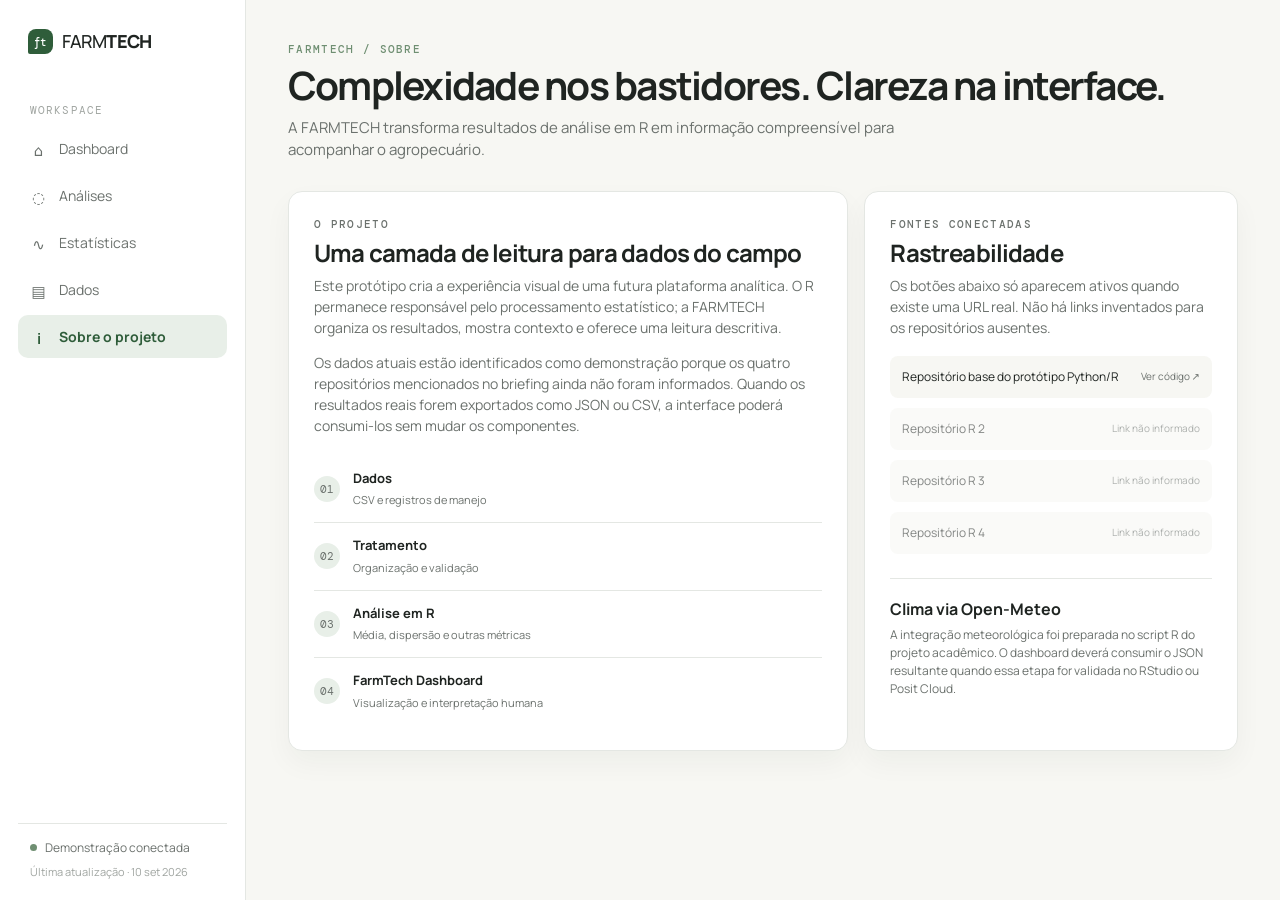
==== prototype/about.html @ f346f2d2 "feat: add navegable FarmTech analytics prototype" ====
<!doctype html>
<html lang="pt-BR"><head><meta charset="utf-8"><meta name="viewport" content="width=device-width, initial-scale=1"><meta name="description" content="Sobre o projeto FarmTech"><title>FarmTech · Sobre o projeto</title><link rel="stylesheet" href="css/styles.css"></head>
<body data-page="about"><aside class="sidebar"><a class="brand" href="index.html"><span class="brand-mark">ft</span><span>FARM<strong>TECH</strong></span></a><div class="nav-label">Workspace</div><nav id="side-nav" class="nav-list" aria-label="Navegação principal"></nav><div class="sidebar-bottom"><div class="data-status"></div><div class="last-update"></div></div></aside><header class="topbar"><button class="mobile-menu" aria-label="Abrir menu">☰</button><a class="brand mobile-brand" href="index.html"><span class="brand-mark">ft</span><span>FARM<strong>TECH</strong></span></a><span style="width:38px"></span></header>
<main class="main"><section class="page"><div class="page-header"><div><p class="eyebrow">Farmtech / Sobre</p><h1>Complexidade nos bastidores. Clareza na interface.</h1><p class="lede">A FARMTECH transforma resultados de análise em R em informação compreensível para acompanhar o agropecuário.</p></div></div><div class="about-grid"><article class="card about-card"><p class="eyebrow">O projeto</p><h2>Uma camada de leitura para dados do campo</h2><p>Este protótipo cria a experiência visual de uma futura plataforma analítica. O R permanece responsável pelo processamento estatístico; a FARMTECH organiza os resultados, mostra contexto e oferece uma leitura descritiva.</p><p>Os dados atuais estão identificados como demonstração porque os quatro repositórios mencionados no briefing ainda não foram informados. Quando os resultados reais forem exportados como JSON ou CSV, a interface poderá consumi-los sem mudar os componentes.</p><div class="pipeline"><div class="pipeline-step"><span class="pipeline-number">01</span><div><strong>Dados</strong><span>CSV e registros de manejo</span></div></div><div class="pipeline-step"><span class="pipeline-number">02</span><div><strong>Tratamento</strong><span>Organização e validação</span></div></div><div class="pipeline-step"><span class="pipeline-number">03</span><div><strong>Análise em R</strong><span>Média, dispersão e outras métricas</span></div></div><div class="pipeline-step"><span class="pipeline-number">04</span><div><strong>FarmTech Dashboard</strong><span>Visualização e interpretação humana</span></div></div></div></article><article class="card about-card"><p class="eyebrow">Fontes conectadas</p><h2>Rastreabilidade</h2><p>Os botões abaixo só aparecem ativos quando existe uma URL real. Não há links inventados para os repositórios ausentes.</p><div id="source-list" class="source-list"></div><div style="margin-top:24px;padding-top:18px;border-top:1px solid var(--line)"><h3>Clima via Open-Meteo</h3><p style="font-size:12px">A integração meteorológica foi preparada no script R do projeto acadêmico. O dashboard deverá consumir o JSON resultante quando essa etapa for validada no RStudio ou Posit Cloud.</p></div></article></div></section></main><div id="toast" class="toast" role="status"></div><script src="data/data.js"></script><script src="js/app.js"></script></body></html>
---- prototype/css/styles.css ----
@import url('https://fonts.googleapis.com/css2?family=DM+Mono:wght@400;500&family=Manrope:wght@400;500;600;700;800&display=swap');

:root {
  --ink: #1f2421;
  --muted: #6b716d;
  --green: #2f5d3a;
  --green-2: #6f8f72;
  --green-3: #e8efe8;
  --cream: #f7f7f3;
  --white: #fff;
  --line: #e4e7e3;
  --ochre: #c9a227;
  --red: #b65c5c;
  --shadow: 0 12px 28px rgba(31, 36, 33, .045);
  --radius: 14px;
}

* { box-sizing: border-box; }
.sr-only { position: absolute; width: 1px; height: 1px; padding: 0; margin: -1px; overflow: hidden; clip: rect(0, 0, 0, 0); white-space: nowrap; border: 0; }
html { scroll-behavior: smooth; }
body { margin: 0; background: var(--cream); color: var(--ink); font: 14px/1.5 'Manrope', system-ui, sans-serif; }
button, input, select { font: inherit; }
button, a { -webkit-tap-highlight-color: transparent; }
a { color: inherit; text-decoration: none; }
button { cursor: pointer; }
:focus-visible { outline: 3px solid rgba(201, 162, 39, .8); outline-offset: 3px; }

.app-shell { display: flex; min-height: 100vh; }
.sidebar { position: fixed; inset: 0 auto 0 0; z-index: 20; width: 246px; display: flex; flex-direction: column; padding: 28px 18px 20px; background: var(--white); border-right: 1px solid var(--line); }
.brand { display: inline-flex; align-items: center; gap: 9px; margin: 0 10px 48px; letter-spacing: -.05em; font-size: 18px; }
.brand-mark { width: 25px; height: 25px; display: grid; place-items: center; color: var(--white); background: var(--green); border-radius: 8px 8px 8px 2px; font: 500 11px 'DM Mono', monospace; }
.brand strong { font-weight: 800; }
.brand span { font-weight: 500; }
.nav-label { padding: 0 12px 10px; color: #a0a5a1; font: 11px 'DM Mono', monospace; letter-spacing: .1em; text-transform: uppercase; }
.nav-list { display: grid; gap: 4px; }
.nav-link { display: flex; align-items: center; gap: 12px; padding: 11px 12px; color: var(--muted); border-radius: 10px; transition: .2s ease; }
.nav-link:hover { color: var(--green); background: #f2f5f1; }
.nav-link.active { color: var(--green); background: var(--green-3); font-weight: 700; }
.nav-icon { width: 17px; height: 17px; display: inline-grid; place-items: center; font-size: 15px; }
.sidebar-bottom { margin-top: auto; padding: 15px 12px 0; border-top: 1px solid var(--line); }
.data-status { display: flex; align-items: center; gap: 8px; color: var(--muted); font-size: 12px; }
.status-dot { width: 7px; height: 7px; background: var(--green-2); border-radius: 50%; }
.last-update { margin-top: 7px; color: #a0a5a1; font-size: 11px; }

.main { width: calc(100% - 246px); min-height: 100vh; margin-left: 246px; }
.topbar { display: none; }
.page { width: min(1180px, 100%); margin: 0 auto; padding: 42px 42px 70px; }
.eyebrow { margin: 0 0 8px; color: var(--green-2); font: 500 11px 'DM Mono', monospace; letter-spacing: .12em; text-transform: uppercase; }
h1, h2, h3, p { margin-top: 0; }
h1 { margin-bottom: 10px; letter-spacing: -.045em; font-size: clamp(28px, 4vw, 39px); line-height: 1.1; }
h2 { margin-bottom: 7px; letter-spacing: -.035em; font-size: 24px; line-height: 1.2; }
h3 { margin-bottom: 5px; font-size: 16px; }
.lede { max-width: 680px; margin-bottom: 0; color: var(--muted); font-size: 15px; }
.page-header { display: flex; align-items: flex-end; justify-content: space-between; gap: 24px; margin-bottom: 29px; }
.header-actions { display: flex; align-items: center; gap: 10px; }
.button { display: inline-flex; align-items: center; justify-content: center; gap: 8px; min-height: 40px; padding: 0 14px; color: var(--ink); background: var(--white); border: 1px solid var(--line); border-radius: 9px; transition: .2s ease; }
.button:hover { border-color: var(--green-2); transform: translateY(-1px); }
.button-primary { color: var(--white); background: var(--green); border-color: var(--green); }
.button-primary:hover { background: #264d30; }
.button-small { min-height: 34px; padding: 0 11px; font-size: 12px; }

.filter-bar { display: flex; flex-wrap: wrap; align-items: end; gap: 13px; margin-bottom: 25px; padding: 16px; background: var(--white); border: 1px solid var(--line); border-radius: var(--radius); }
.filter-group { display: grid; gap: 5px; min-width: 155px; }
.filter-group label { color: var(--muted); font-size: 11px; font-weight: 700; }
select, input { width: 100%; height: 38px; padding: 0 11px; color: var(--ink); background: var(--white); border: 1px solid var(--line); border-radius: 8px; }
select:disabled { color: #a0a5a1; background: #f8f9f7; cursor: not-allowed; }
.filter-note { align-self: center; margin-left: auto; color: #a0a5a1; font-size: 11px; }

.grid { display: grid; gap: 16px; }
.kpi-grid { grid-template-columns: repeat(4, 1fr); margin-bottom: 16px; }
.card { background: var(--white); border: 1px solid var(--line); border-radius: var(--radius); box-shadow: var(--shadow); }
.kpi { position: relative; overflow: hidden; padding: 19px; transition: .2s ease; }
.kpi:hover, .insight-card:hover, .analysis-card:hover { transform: translateY(-2px); box-shadow: 0 16px 32px rgba(31, 36, 33, .08); }
.kpi-label { color: var(--muted); font-size: 12px; }
.kpi-value { margin: 14px 0 8px; letter-spacing: -.06em; font-size: 29px; font-weight: 800; line-height: 1; }
.kpi-meta { display: flex; align-items: center; gap: 6px; color: var(--green-2); font-size: 11px; }
.kpi-meta.neutral { color: var(--muted); }
.kpi-accent { position: absolute; top: 0; left: 0; width: 100%; height: 3px; background: var(--green); }

.two-col { grid-template-columns: 1.45fr 1fr; }
.three-col { grid-template-columns: repeat(3, 1fr); }
.chart-card { min-width: 0; padding: 22px; }
.card-heading { display: flex; align-items: flex-start; justify-content: space-between; gap: 15px; margin-bottom: 20px; }
.card-heading p { margin-bottom: 0; color: var(--muted); font-size: 12px; }
.tag { display: inline-flex; align-items: center; gap: 6px; padding: 5px 8px; color: var(--green); background: var(--green-3); border-radius: 6px; font: 10px 'DM Mono', monospace; white-space: nowrap; }
.chart-wrap { min-height: 245px; }
.chart-wrap svg { display: block; width: 100%; height: 245px; overflow: visible; }
.chart-empty { display: grid; place-items: center; min-height: 245px; padding: 25px; color: var(--muted); text-align: center; }
.chart-empty strong { display: block; margin-bottom: 5px; color: var(--ink); }
.legend { display: flex; gap: 16px; margin-top: 9px; color: var(--muted); font-size: 11px; }
.legend span { display: inline-flex; align-items: center; gap: 6px; }
.legend i { width: 8px; height: 8px; display: inline-block; border-radius: 50%; background: var(--green); }
.legend .ochre i { background: var(--ochre); }

.insights { margin-top: 16px; }
.insights-grid { grid-template-columns: repeat(3, 1fr); }
.insight-card { min-height: 149px; padding: 20px; transition: .2s ease; }
.insight-index { margin-bottom: 27px; color: var(--green-2); font: 11px 'DM Mono', monospace; }
.insight-card p { margin-bottom: 0; color: var(--muted); font-size: 13px; }
.method-card { margin-top: 16px; padding: 20px 22px; }
.method-card p { margin: 4px 0 0; max-width: 850px; color: var(--muted); font-size: 12px; }
.source-link { color: var(--green); text-decoration: underline; text-decoration-color: #b6c8b8; text-underline-offset: 3px; }

.analysis-list { display: grid; gap: 16px; }
.analysis-card { padding: 23px; transition: .2s ease; }
.analysis-top { display: flex; justify-content: space-between; gap: 20px; }
.analysis-card p { max-width: 680px; color: var(--muted); }
.analysis-detail { display: none; margin-top: 25px; padding-top: 22px; border-top: 1px solid var(--line); }
.analysis-card.open .analysis-detail { display: block; }
.stat-row { display: grid; grid-template-columns: repeat(5, 1fr); gap: 10px; margin-bottom: 20px; }
.stat-box { padding: 13px; background: var(--cream); border-radius: 9px; }
.stat-box span { display: block; margin-bottom: 5px; color: var(--muted); font-size: 11px; }
.stat-box strong { font-size: 20px; letter-spacing: -.04em; }
.analysis-copy { display: grid; grid-template-columns: 1fr 1fr; gap: 18px; }
.analysis-copy > div { padding: 16px; background: #fbfcfa; border: 1px solid var(--line); border-radius: 10px; }
.analysis-copy p { margin: 0; font-size: 12px; }

.data-toolbar { display: flex; align-items: end; justify-content: space-between; gap: 15px; margin-bottom: 15px; }
.search { width: 280px; }
.record-count { color: var(--muted); font-size: 12px; }
.table-card { overflow: hidden; }
.table-scroll { overflow-x: auto; }
table { width: 100%; min-width: 780px; border-collapse: collapse; text-align: left; }
th, td { padding: 15px 17px; border-bottom: 1px solid var(--line); white-space: nowrap; }
th { color: var(--muted); background: #fbfcfa; font: 10px 'DM Mono', monospace; letter-spacing: .06em; text-transform: uppercase; }
td { font-size: 12px; }
tbody tr:last-child td { border-bottom: 0; }
tbody tr:hover { background: #fbfcfa; }
.culture-pill { display: inline-flex; padding: 4px 7px; color: var(--green); background: var(--green-3); border-radius: 5px; font-size: 11px; font-weight: 700; }
.empty-state { padding: 60px 20px; color: var(--muted); text-align: center; }
.empty-state strong { display: block; margin-bottom: 4px; color: var(--ink); }

.about-grid { display: grid; grid-template-columns: 1.2fr .8fr; gap: 16px; }
.about-card { padding: 25px; }
.about-card p { color: var(--muted); }
.pipeline { display: grid; gap: 0; margin: 20px 0 0; }
.pipeline-step { display: flex; align-items: center; gap: 13px; padding: 13px 0; border-bottom: 1px solid var(--line); }
.pipeline-step:last-child { border-bottom: 0; }
.pipeline-number { width: 26px; height: 26px; display: grid; place-items: center; color: var(--green); background: var(--green-3); border-radius: 50%; font: 11px 'DM Mono', monospace; }
.pipeline-step strong { display: block; font-size: 13px; }
.pipeline-step span { color: var(--muted); font-size: 11px; }
.source-list { display: grid; gap: 10px; margin-top: 18px; }
.source-row { display: flex; align-items: center; justify-content: space-between; gap: 10px; padding: 12px; background: var(--cream); border-radius: 8px; font-size: 12px; }
.source-row small { color: var(--muted); }
.source-row.unavailable { opacity: .55; }

.toast { position: fixed; right: 24px; bottom: 24px; z-index: 40; max-width: 320px; padding: 13px 15px; color: var(--white); background: var(--ink); border-radius: 10px; box-shadow: 0 12px 30px rgba(31, 36, 33, .18); transform: translateY(20px); opacity: 0; pointer-events: none; transition: .25s ease; font-size: 12px; }
.toast.show { transform: translateY(0); opacity: 1; }
.skeleton { height: 30px; background: linear-gradient(90deg, #f1f3f0 25%, #e8ebe7 50%, #f1f3f0 75%); background-size: 200% 100%; border-radius: 5px; animation: shimmer 1.1s infinite; }
@keyframes shimmer { to { background-position: -200% 0; } }

@media (max-width: 1060px) {
  .sidebar { width: 215px; }
  .main { width: calc(100% - 215px); margin-left: 215px; }
  .page { padding: 35px 26px 60px; }
  .kpi-grid { grid-template-columns: repeat(2, 1fr); }
}
@media (max-width: 760px) {
  .app-shell { display: block; }
  .sidebar { position: fixed; width: 280px; transform: translateX(-100%); transition: transform .25s ease; box-shadow: 10px 0 30px rgba(31,36,33,.1); }
  body.menu-open .sidebar { transform: translateX(0); }
  .main { width: 100%; margin-left: 0; }
  .topbar { display: flex; align-items: center; justify-content: space-between; height: 64px; padding: 0 18px; background: var(--white); border-bottom: 1px solid var(--line); }
  .mobile-menu { width: 38px; height: 38px; color: var(--green); background: var(--green-3); border: 0; border-radius: 8px; font-size: 20px; }
  .mobile-brand { margin: 0; }
  .page { padding: 30px 18px 50px; }
  .page-header { display: block; margin-bottom: 23px; }
  .header-actions { margin-top: 18px; }
  .header-actions .button { flex: 1; }
  .filter-bar { display: grid; grid-template-columns: 1fr 1fr; }
  .filter-group { min-width: 0; }
  .filter-note { grid-column: 1 / -1; margin: 3px 0 0; }
  .two-col, .about-grid, .analysis-copy { grid-template-columns: 1fr; }
  .three-col, .insights-grid { grid-template-columns: 1fr; }
  .stat-row { grid-template-columns: repeat(2, 1fr); }
  .analysis-top { display: block; }
  .analysis-top .button { margin-top: 10px; }
  .data-toolbar { display: block; }
  .search { width: 100%; margin-top: 10px; }
}
@media (max-width: 410px) {
  .kpi-grid { grid-template-columns: 1fr; }
  .filter-bar { grid-template-columns: 1fr; }
  .filter-note { grid-column: auto; }
}
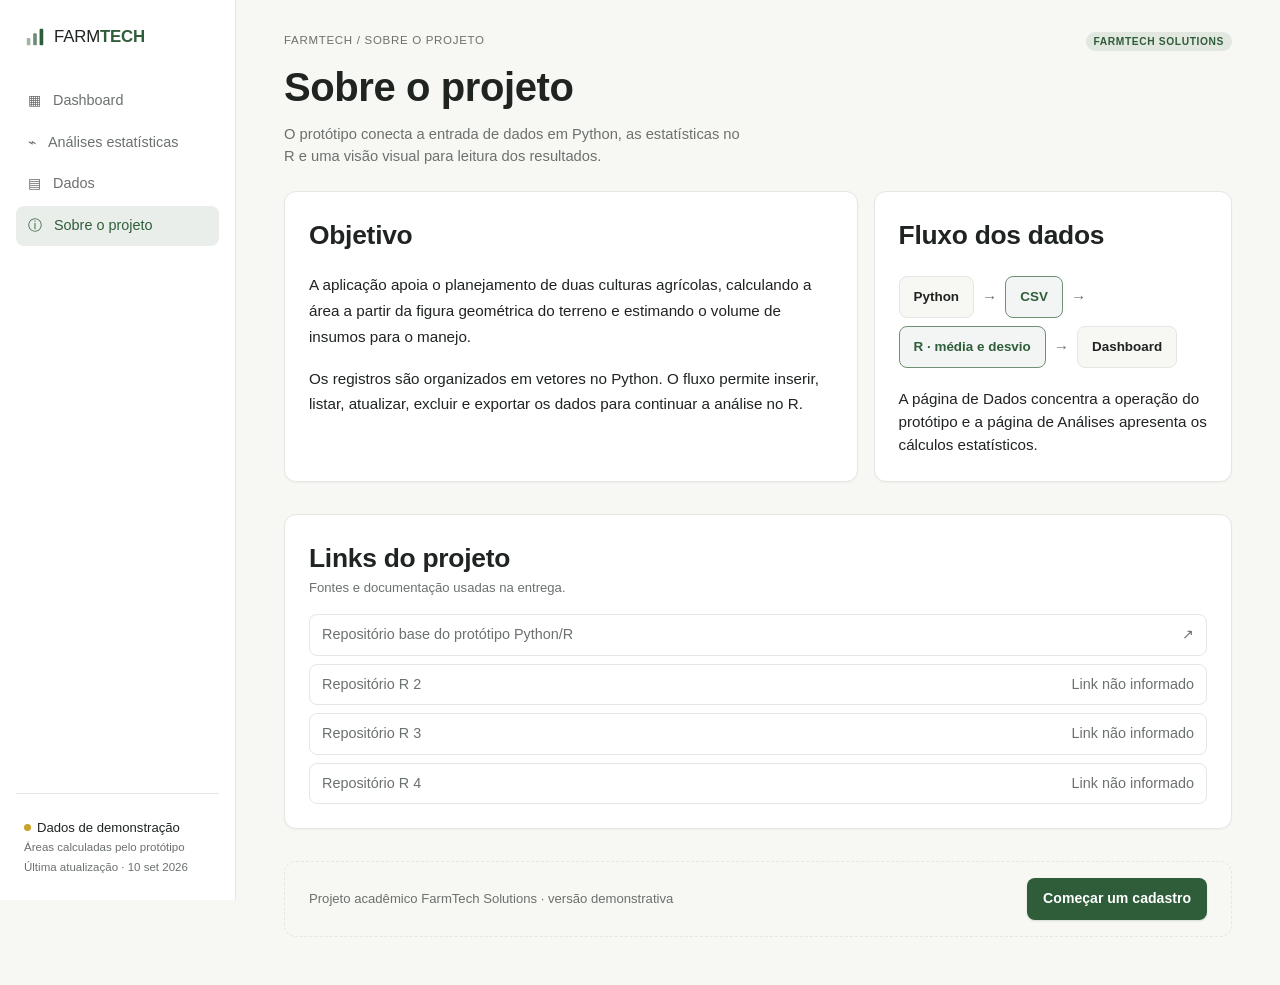
==== commit 5d868908: "Clone segunda versão do design FarmTech" ====
--- a/prototype/about.html
+++ b/prototype/about.html
@@ -1,4 +1,2 @@
-<!doctype html>
-<html lang="pt-BR"><head><meta charset="utf-8"><meta name="viewport" content="width=device-width, initial-scale=1"><meta name="description" content="Sobre o projeto FarmTech"><title>FarmTech · Sobre o projeto</title><link rel="stylesheet" href="css/styles.css"></head>
-<body data-page="about"><aside class="sidebar"><a class="brand" href="index.html"><span class="brand-mark">ft</span><span>FARM<strong>TECH</strong></span></a><div class="nav-label">Workspace</div><nav id="side-nav" class="nav-list" aria-label="Navegação principal"></nav><div class="sidebar-bottom"><div class="data-status"></div><div class="last-update"></div></div></aside><header class="topbar"><button class="mobile-menu" aria-label="Abrir menu">☰</button><a class="brand mobile-brand" href="index.html"><span class="brand-mark">ft</span><span>FARM<strong>TECH</strong></span></a><span style="width:38px"></span></header>
-<main class="main"><section class="page"><div class="page-header"><div><p class="eyebrow">Farmtech / Sobre</p><h1>Complexidade nos bastidores. Clareza na interface.</h1><p class="lede">A FARMTECH transforma resultados de análise em R em informação compreensível para acompanhar o agropecuário.</p></div></div><div class="about-grid"><article class="card about-card"><p class="eyebrow">O projeto</p><h2>Uma camada de leitura para dados do campo</h2><p>Este protótipo cria a experiência visual de uma futura plataforma analítica. O R permanece responsável pelo processamento estatístico; a FARMTECH organiza os resultados, mostra contexto e oferece uma leitura descritiva.</p><p>Os dados atuais estão identificados como demonstração porque os quatro repositórios mencionados no briefing ainda não foram informados. Quando os resultados reais forem exportados como JSON ou CSV, a interface poderá consumi-los sem mudar os componentes.</p><div class="pipeline"><div class="pipeline-step"><span class="pipeline-number">01</span><div><strong>Dados</strong><span>CSV e registros de manejo</span></div></div><div class="pipeline-step"><span class="pipeline-number">02</span><div><strong>Tratamento</strong><span>Organização e validação</span></div></div><div class="pipeline-step"><span class="pipeline-number">03</span><div><strong>Análise em R</strong><span>Média, dispersão e outras métricas</span></div></div><div class="pipeline-step"><span class="pipeline-number">04</span><div><strong>FarmTech Dashboard</strong><span>Visualização e interpretação humana</span></div></div></div></article><article class="card about-card"><p class="eyebrow">Fontes conectadas</p><h2>Rastreabilidade</h2><p>Os botões abaixo só aparecem ativos quando existe uma URL real. Não há links inventados para os repositórios ausentes.</p><div id="source-list" class="source-list"></div><div style="margin-top:24px;padding-top:18px;border-top:1px solid var(--line)"><h3>Clima via Open-Meteo</h3><p style="font-size:12px">A integração meteorológica foi preparada no script R do projeto acadêmico. O dashboard deverá consumir o JSON resultante quando essa etapa for validada no RStudio ou Posit Cloud.</p></div></article></div></section></main><div id="toast" class="toast" role="status"></div><script src="data/data.js"></script><script src="js/app.js"></script></body></html>
+<!doctype html><html lang="pt-BR"><head><meta charset="utf-8"><meta name="viewport" content="width=device-width, initial-scale=1"><meta name="description" content="Sobre o projeto FarmTech Solutions"><title>FarmTech · Sobre o projeto</title><link rel="stylesheet" href="css/styles.css"></head><body data-page="about"><div class="app-shell"><aside class="sidebar"><div class="sidebar-brand"><span class="mark"><svg width="22" height="22" viewBox="0 0 24 24" fill="none"><rect x="3" y="13" width="4" height="8" rx="1" fill="currentColor" opacity=".45"/><rect x="10" y="8" width="4" height="13" rx="1" fill="currentColor" opacity=".7"/><rect x="17" y="3" width="4" height="18" rx="1" fill="currentColor"/></svg></span><span class="wordmark"><span class="w-light">FARM</span><span class="w-bold">TECH</span></span><button class="sidebar-close" type="button" aria-label="Fechar menu"><svg viewBox="0 0 24 24" fill="none" stroke="currentColor" stroke-width="1.8" stroke-linecap="round"><path d="M6 6l12 12M18 6L6 18"/></svg></button></div><nav class="nav-group" aria-label="Navegação principal"><a class="nav-link" href="index.html"><span>▦</span>Dashboard</a><a class="nav-link" href="analysis.html"><span>⌁</span>Análises estatísticas</a><a class="nav-link" href="data.html"><span>▤</span>Dados</a><a class="nav-link" aria-current="page" href="about.html"><span>ⓘ</span>Sobre o projeto</a></nav><div class="sidebar-footer"><div class="status-row"><span class="status-dot is-mock"></span><span>Dados de demonstração</span></div><div class="status-meta">Áreas calculadas pelo protótipo</div><div class="status-meta" id="sidebar-update">Última atualização</div></div></aside><div class="content-column"><header class="topbar"><button class="menu-toggle" type="button" aria-label="Abrir menu"><svg viewBox="0 0 24 24" fill="none" stroke="currentColor" stroke-width="1.8" stroke-linecap="round"><path d="M4 7h16M4 12h16M4 17h16"/></svg></button><div class="sidebar-brand"><span class="mark"><svg width="22" height="22" viewBox="0 0 24 24" fill="none"><rect x="3" y="13" width="4" height="8" rx="1" fill="currentColor" opacity=".45"/><rect x="10" y="8" width="4" height="13" rx="1" fill="currentColor" opacity=".7"/><rect x="17" y="3" width="4" height="18" rx="1" fill="currentColor"/></svg></span><span class="wordmark"><span class="w-light">FARM</span><span class="w-bold">TECH</span></span></div></header><main class="main"><header class="page-header"><div><p class="breadcrumb">Farmtech / Sobre o projeto</p><h1>Sobre o projeto</h1><p class="subtitle">O protótipo conecta a entrada de dados em Python, as estatísticas no R e uma visão visual para leitura dos resultados.</p></div><span class="badge badge-real">FarmTech Solutions</span></header><section class="section"><div class="grid-2"><article class="card prose"><h2>Objetivo</h2><p style="margin-top:16px">A aplicação apoia o planejamento de duas culturas agrícolas, calculando a área a partir da figura geométrica do terreno e estimando o volume de insumos para o manejo.</p><p>Os registros são organizados em vetores no Python. O fluxo permite inserir, listar, atualizar, excluir e exportar os dados para continuar a análise no R.</p></article><article class="card"><h2>Fluxo dos dados</h2><div class="flow-diagram" style="margin-top:20px"><span class="flow-step">Python</span><span class="flow-arrow">→</span><span class="flow-step is-r">CSV</span><span class="flow-arrow">→</span><span class="flow-step is-r">R · média e desvio</span><span class="flow-arrow">→</span><span class="flow-step">Dashboard</span></div><p class="section-desc" style="margin-top:20px">A página de Dados concentra a operação do protótipo e a página de Análises apresenta os cálculos estatísticos.</p></article></div></section><section class="section"><article class="card"><div class="section-head"><div><h2>Links do projeto</h2><p class="section-desc">Fontes e documentação usadas na entrega.</p></div></div><div id="source-list"></div></article></section><div class="source-note"><span>Projeto acadêmico FarmTech Solutions · versão demonstrativa</span><a class="btn btn-primary" href="data.html#nova-cultura">Começar um cadastro</a></div></main></div></div><div id="toast" role="status" aria-live="polite"></div><script src="data/data.js"></script><script src="js/app.js"></script></body></html>
+
--- a/prototype/css/styles.css
+++ b/prototype/css/styles.css
@@ -1,185 +1,814 @@
-@import url('https://fonts.googleapis.com/css2?family=DM+Mono:wght@400;500&family=Manrope:wght@400;500;600;700;800&display=swap');
+/* =========================================================
+   FARMTECH — design system
+   Tokens first, components second. Every color below is a
+   deliberate choice from the project brief, not a default.
+   ========================================================= */
 
 :root {
-  --ink: #1f2421;
-  --muted: #6b716d;
-  --green: #2f5d3a;
-  --green-2: #6f8f72;
-  --green-3: #e8efe8;
-  --cream: #f7f7f3;
-  --white: #fff;
-  --line: #e4e7e3;
-  --ochre: #c9a227;
-  --red: #b65c5c;
-  --shadow: 0 12px 28px rgba(31, 36, 33, .045);
-  --radius: 14px;
-}
-
-* { box-sizing: border-box; }
-.sr-only { position: absolute; width: 1px; height: 1px; padding: 0; margin: -1px; overflow: hidden; clip: rect(0, 0, 0, 0); white-space: nowrap; border: 0; }
-html { scroll-behavior: smooth; }
-body { margin: 0; background: var(--cream); color: var(--ink); font: 14px/1.5 'Manrope', system-ui, sans-serif; }
-button, input, select { font: inherit; }
-button, a { -webkit-tap-highlight-color: transparent; }
+  /* ---- color ---- */
+  --color-primary: #2F5D3A;
+  --color-primary-hover: #274d30;
+  --color-secondary: #6F8F72;
+  --color-bg: #F7F7F3;
+  --color-surface: #FFFFFF;
+  --color-text: #1F2421;
+  --color-text-muted: #6B716D;
+  --color-border: #E4E7E3;
+  --color-accent: #C9A227;
+  --color-negative: #B65C5C;
+
+  --color-primary-10: rgba(47, 93, 58, 0.10);
+  --color-primary-06: rgba(47, 93, 58, 0.06);
+  --color-accent-14: rgba(201, 162, 39, 0.16);
+  --color-negative-14: rgba(182, 92, 92, 0.14);
+
+  /* ---- type ---- */
+  --font-body: "Inter", -apple-system, BlinkMacSystemFont, "Segoe UI", sans-serif;
+  --fs-h1: clamp(1.9rem, 1.6rem + 1.2vw, 2.5rem);
+  --fs-h2: clamp(1.4rem, 1.25rem + 0.6vw, 1.65rem);
+  --fs-h3: 1.15rem;
+  --fs-body: 0.95rem;
+  --fs-data: clamp(1.5rem, 1.3rem + 0.7vw, 2rem);
+  --fs-label: 0.72rem;
+  --fs-small: 0.82rem;
+
+  /* ---- shape / space ---- */
+  --radius-card: 12px;
+  --radius-sm: 8px;
+  --radius-pill: 100px;
+  --shadow-card: 0 1px 2px rgba(31, 36, 33, 0.04);
+  --space-1: 4px;
+  --space-2: 8px;
+  --space-3: 12px;
+  --space-4: 16px;
+  --space-5: 24px;
+  --space-6: 32px;
+  --space-7: 48px;
+
+  --sidebar-w: 236px;
+  --header-h: 72px;
+}
+
+/* ---------------------------------------------------------
+   Reset / base
+   --------------------------------------------------------- */
+*, *::before, *::after { box-sizing: border-box; }
+[hidden] { display: none !important; }
+
+html { -webkit-text-size-adjust: 100%; }
+
+body {
+  margin: 0;
+  background: var(--color-bg);
+  color: var(--color-text);
+  font-family: var(--font-body);
+  font-size: var(--fs-body);
+  line-height: 1.5;
+  -webkit-font-smoothing: antialiased;
+}
+
+h1, h2, h3, h4 { margin: 0; font-weight: 600; letter-spacing: -0.01em; }
+h1 { font-size: var(--fs-h1); }
+h2 { font-size: var(--fs-h2); }
+h3 { font-size: var(--fs-h3); }
+p { margin: 0; }
 a { color: inherit; text-decoration: none; }
-button { cursor: pointer; }
-:focus-visible { outline: 3px solid rgba(201, 162, 39, .8); outline-offset: 3px; }
-
-.app-shell { display: flex; min-height: 100vh; }
-.sidebar { position: fixed; inset: 0 auto 0 0; z-index: 20; width: 246px; display: flex; flex-direction: column; padding: 28px 18px 20px; background: var(--white); border-right: 1px solid var(--line); }
-.brand { display: inline-flex; align-items: center; gap: 9px; margin: 0 10px 48px; letter-spacing: -.05em; font-size: 18px; }
-.brand-mark { width: 25px; height: 25px; display: grid; place-items: center; color: var(--white); background: var(--green); border-radius: 8px 8px 8px 2px; font: 500 11px 'DM Mono', monospace; }
-.brand strong { font-weight: 800; }
-.brand span { font-weight: 500; }
-.nav-label { padding: 0 12px 10px; color: #a0a5a1; font: 11px 'DM Mono', monospace; letter-spacing: .1em; text-transform: uppercase; }
-.nav-list { display: grid; gap: 4px; }
-.nav-link { display: flex; align-items: center; gap: 12px; padding: 11px 12px; color: var(--muted); border-radius: 10px; transition: .2s ease; }
-.nav-link:hover { color: var(--green); background: #f2f5f1; }
-.nav-link.active { color: var(--green); background: var(--green-3); font-weight: 700; }
-.nav-icon { width: 17px; height: 17px; display: inline-grid; place-items: center; font-size: 15px; }
-.sidebar-bottom { margin-top: auto; padding: 15px 12px 0; border-top: 1px solid var(--line); }
-.data-status { display: flex; align-items: center; gap: 8px; color: var(--muted); font-size: 12px; }
-.status-dot { width: 7px; height: 7px; background: var(--green-2); border-radius: 50%; }
-.last-update { margin-top: 7px; color: #a0a5a1; font-size: 11px; }
-
-.main { width: calc(100% - 246px); min-height: 100vh; margin-left: 246px; }
+ul { margin: 0; padding: 0; list-style: none; }
+button { font-family: inherit; }
+table { border-collapse: collapse; width: 100%; }
+
+img, svg { display: block; max-width: 100%; }
+
+:focus-visible {
+  outline: 2px solid var(--color-primary);
+  outline-offset: 2px;
+  border-radius: 4px;
+}
+
+.visually-hidden {
+  position: absolute;
+  width: 1px; height: 1px;
+  padding: 0; margin: -1px;
+  overflow: hidden;
+  clip: rect(0,0,0,0);
+  white-space: nowrap; border: 0;
+}
+
+@media (prefers-reduced-motion: reduce) {
+  *, *::before, *::after {
+    animation-duration: 0.001ms !important;
+    animation-iteration-count: 1 !important;
+    transition-duration: 0.001ms !important;
+  }
+}
+
+/* ---------------------------------------------------------
+   App shell
+   --------------------------------------------------------- */
+.app-shell {
+  display: grid;
+  grid-template-columns: var(--sidebar-w) 1fr;
+  min-height: 100vh;
+}
+
+/* ---- sidebar ---- */
+.sidebar {
+  background: var(--color-surface);
+  border-right: 1px solid var(--color-border);
+  padding: var(--space-5) var(--space-4);
+  display: flex;
+  flex-direction: column;
+  position: sticky;
+  top: 0;
+  height: 100vh;
+}
+
+.sidebar-brand {
+  display: flex;
+  align-items: center;
+  gap: var(--space-2);
+  padding: 0 var(--space-2);
+  margin-bottom: var(--space-6);
+}
+
+.sidebar-brand .mark { color: var(--color-primary); flex: none; }
+
+.sidebar-brand .wordmark {
+  font-size: 1.05rem;
+  letter-spacing: -0.01em;
+}
+.sidebar-brand .wordmark .w-light { font-weight: 500; color: var(--color-text); }
+.sidebar-brand .wordmark .w-bold { font-weight: 800; color: var(--color-primary); }
+
+.nav-group { display: flex; flex-direction: column; gap: 2px; }
+
+.nav-link {
+  display: flex;
+  align-items: center;
+  gap: var(--space-3);
+  padding: 9px var(--space-3);
+  border-radius: var(--radius-sm);
+  color: var(--color-text-muted);
+  font-size: 0.9rem;
+  font-weight: 500;
+  transition: background 0.15s ease, color 0.15s ease;
+}
+.nav-link svg { flex: none; width: 17px; height: 17px; }
+.nav-link:hover { background: var(--color-bg); color: var(--color-text); }
+.nav-link[aria-current="page"] {
+  background: var(--color-primary-10);
+  color: var(--color-primary);
+}
+
+.nav-divider {
+  height: 1px;
+  background: var(--color-border);
+  margin: var(--space-4) var(--space-2);
+}
+
+.sidebar-footer {
+  margin-top: auto;
+  padding: var(--space-3) var(--space-2) 0;
+  border-top: 1px solid var(--color-border);
+}
+.sidebar-footer .status-row {
+  display: flex;
+  align-items: center;
+  gap: 6px;
+  font-size: var(--fs-small);
+  color: var(--color-text);
+  margin-top: var(--space-3);
+}
+.status-dot {
+  width: 7px; height: 7px; border-radius: 50%;
+  background: var(--color-primary);
+  flex: none;
+}
+.status-dot.is-mock { background: var(--color-accent); }
+.sidebar-footer .status-meta {
+  font-size: var(--fs-label);
+  color: var(--color-text-muted);
+  margin-top: 2px;
+}
+
+.sidebar-close, .menu-toggle { display: none; }
+
+/* ---------------------------------------------------------
+   Main column
+   --------------------------------------------------------- */
+.main {
+  min-width: 0;
+  padding: var(--space-6) var(--space-7) var(--space-7);
+}
+
+.page-header {
+  display: flex;
+  align-items: flex-start;
+  justify-content: space-between;
+  gap: var(--space-5);
+  flex-wrap: wrap;
+  margin-bottom: var(--space-5);
+}
+
+.breadcrumb {
+  font-size: var(--fs-label);
+  text-transform: uppercase;
+  letter-spacing: 0.06em;
+  color: var(--color-text-muted);
+  margin-bottom: var(--space-2);
+}
+
+.page-header .subtitle {
+  color: var(--color-text-muted);
+  max-width: 56ch;
+  margin-top: 6px;
+  font-size: 0.92rem;
+}
+
+.header-actions {
+  display: flex;
+  align-items: center;
+  gap: var(--space-3);
+  flex-wrap: wrap;
+}
+
+.chip {
+  display: inline-flex;
+  align-items: center;
+  gap: 6px;
+  padding: 6px 12px;
+  border-radius: var(--radius-pill);
+  border: 1px solid var(--color-border);
+  background: var(--color-surface);
+  font-size: var(--fs-small);
+  color: var(--color-text-muted);
+}
+
+.btn {
+  display: inline-flex;
+  align-items: center;
+  gap: 7px;
+  border-radius: var(--radius-sm);
+  padding: 9px 15px;
+  font-size: 0.88rem;
+  font-weight: 600;
+  border: 1px solid transparent;
+  cursor: pointer;
+  transition: background 0.15s ease, border-color 0.15s ease, opacity 0.15s ease;
+  background: none;
+}
+.btn svg { width: 15px; height: 15px; }
+.btn-primary { background: var(--color-primary); color: #fff; }
+.btn-primary:hover { background: var(--color-primary-hover); }
+.btn-ghost { border-color: var(--color-border); color: var(--color-text); background: var(--color-surface); }
+.btn-ghost:hover { border-color: var(--color-primary); color: var(--color-primary); }
+.btn[disabled] { opacity: 0.55; cursor: not-allowed; }
+.btn.is-loading svg { animation: spin 0.9s linear infinite; }
+@keyframes spin { to { transform: rotate(360deg); } }
+
+/* ---------------------------------------------------------
+   Filters
+   --------------------------------------------------------- */
+.filters {
+  display: flex;
+  flex-wrap: wrap;
+  gap: var(--space-3);
+  margin-bottom: var(--space-5);
+}
+
+.filter-field { display: flex; flex-direction: column; gap: 4px; }
+.filter-field label {
+  font-size: var(--fs-label);
+  text-transform: uppercase;
+  letter-spacing: 0.05em;
+  color: var(--color-text-muted);
+}
+.filter-field select {
+  font-family: inherit;
+  font-size: 0.86rem;
+  color: var(--color-text);
+  background: var(--color-surface);
+  border: 1px solid var(--color-border);
+  border-radius: var(--radius-sm);
+  padding: 8px 30px 8px 12px;
+  min-width: 150px;
+  appearance: none;
+  background-image: url("data:image/svg+xml,%3Csvg xmlns='http://www.w3.org/2000/svg' width='10' height='6'%3E%3Cpath d='M1 1l4 4 4-4' stroke='%236B716D' stroke-width='1.4' fill='none' stroke-linecap='round' stroke-linejoin='round'/%3E%3C/svg%3E");
+  background-repeat: no-repeat;
+  background-position: right 12px center;
+  cursor: pointer;
+  transition: border-color 0.15s ease;
+}
+.filter-field select:hover { border-color: var(--color-secondary); }
+.filter-field select:disabled { color: var(--color-text-muted); cursor: not-allowed; background-color: var(--color-bg); }
+.filter-field .field-note {
+  font-size: 0.68rem;
+  color: var(--color-text-muted);
+}
+
+/* ---------------------------------------------------------
+   Cards / grid
+   --------------------------------------------------------- */
+.card {
+  background: var(--color-surface);
+  border: 1px solid var(--color-border);
+  border-radius: var(--radius-card);
+  box-shadow: var(--shadow-card);
+  padding: var(--space-5);
+}
+
+.section {
+  margin-bottom: var(--space-6);
+}
+.section-head {
+  display: flex;
+  align-items: baseline;
+  justify-content: space-between;
+  gap: var(--space-3);
+  margin-bottom: var(--space-4);
+  flex-wrap: wrap;
+}
+.section-head .section-desc {
+  font-size: var(--fs-small);
+  color: var(--color-text-muted);
+  max-width: 60ch;
+}
+
+.kpi-grid {
+  display: grid;
+  grid-template-columns: repeat(4, 1fr);
+  gap: var(--space-4);
+}
+
+.kpi-card { display: flex; flex-direction: column; gap: var(--space-2); }
+.kpi-card .kpi-label {
+  font-size: var(--fs-label);
+  text-transform: uppercase;
+  letter-spacing: 0.05em;
+  color: var(--color-text-muted);
+}
+.kpi-card .kpi-value {
+  font-size: var(--fs-data);
+  font-weight: 700;
+  font-variant-numeric: tabular-nums;
+  letter-spacing: -0.01em;
+}
+.kpi-card .kpi-delta {
+  display: inline-flex;
+  align-items: center;
+  gap: 4px;
+  font-size: var(--fs-small);
+  font-weight: 600;
+  width: fit-content;
+  padding: 3px 8px;
+  border-radius: var(--radius-pill);
+}
+.kpi-delta.is-up { color: var(--color-primary); background: var(--color-primary-10); }
+.kpi-delta.is-down { color: var(--color-negative); background: var(--color-negative-14); }
+.kpi-delta.is-flat { color: var(--color-text-muted); background: var(--color-bg); }
+.kpi-card .kpi-period { font-size: 0.72rem; color: var(--color-text-muted); }
+
+.badge {
+  font-size: 0.64rem;
+  font-weight: 700;
+  letter-spacing: 0.06em;
+  text-transform: uppercase;
+  padding: 2px 8px;
+  border-radius: var(--radius-pill);
+}
+.badge-mock { color: var(--color-accent); background: var(--color-accent-14); }
+.badge-real { color: var(--color-primary); background: var(--color-primary-10); }
+
+.grid-2 { display: grid; grid-template-columns: 1.6fr 1fr; gap: var(--space-4); }
+.grid-split { display: grid; grid-template-columns: 1fr 1fr; gap: var(--space-4); }
+
+.chart-card .chart-head {
+  display: flex;
+  align-items: flex-start;
+  justify-content: space-between;
+  gap: var(--space-3);
+  margin-bottom: var(--space-4);
+}
+.chart-card .chart-head h3 { margin-bottom: 2px; }
+.chart-card .chart-head p { font-size: var(--fs-small); color: var(--color-text-muted); }
+.chart-canvas-wrap { position: relative; height: 260px; }
+.chart-canvas-wrap.is-tall { height: 320px; }
+
+.insight-grid {
+  display: grid;
+  grid-template-columns: repeat(3, 1fr);
+  gap: var(--space-4);
+}
+.insight-card { display: flex; flex-direction: column; gap: var(--space-2); }
+.insight-card .insight-index {
+  font-family: var(--font-body);
+  font-size: 0.72rem;
+  font-weight: 700;
+  color: var(--color-secondary);
+  letter-spacing: 0.04em;
+}
+.insight-card .insight-kind {
+  font-size: var(--fs-small);
+  font-weight: 600;
+  color: var(--color-text-muted);
+}
+.insight-card p.insight-text { font-size: 0.9rem; line-height: 1.55; }
+
+.source-note {
+  display: flex;
+  align-items: center;
+  justify-content: space-between;
+  gap: var(--space-3);
+  flex-wrap: wrap;
+  padding: var(--space-4) var(--space-5);
+  border-radius: var(--radius-card);
+  border: 1px dashed var(--color-border);
+  color: var(--color-text-muted);
+  font-size: var(--fs-small);
+}
+.source-note a.btn { flex: none; }
+
+/* ---- stat mini cards on analysis page ---- */
+.stat-grid { display: grid; grid-template-columns: repeat(5, 1fr); gap: var(--space-3); }
+.stat-mini {
+  border: 1px solid var(--color-border);
+  border-radius: var(--radius-sm);
+  padding: var(--space-3) var(--space-4);
+  background: var(--color-bg);
+}
+.stat-mini .stat-label { font-size: var(--fs-label); text-transform: uppercase; letter-spacing: 0.05em; color: var(--color-text-muted); }
+.stat-mini .stat-value { font-size: 1.3rem; font-weight: 700; font-variant-numeric: tabular-nums; margin-top: 2px; }
+
+.analysis-card + .analysis-card { margin-top: var(--space-6); }
+.analysis-block { display: grid; gap: var(--space-4); margin-top: var(--space-4); }
+.analysis-block h4 {
+  font-size: var(--fs-label);
+  text-transform: uppercase;
+  letter-spacing: 0.06em;
+  color: var(--color-text-muted);
+  margin-bottom: var(--space-2);
+}
+.analysis-block p { font-size: 0.92rem; line-height: 1.6; }
+.method-code {
+  font-family: ui-monospace, SFMono-Regular, Menlo, monospace;
+  font-size: 0.82rem;
+  background: var(--color-bg);
+  border: 1px solid var(--color-border);
+  border-radius: var(--radius-sm);
+  padding: var(--space-3) var(--space-4);
+  overflow-x: auto;
+  color: var(--color-text);
+}
+
+/* ---- range plot (distribuição honesta pra N pequeno) ---- */
+.range-plot { padding: var(--space-2) 0; }
+.range-track {
+  position: relative;
+  height: 6px;
+  border-radius: var(--radius-pill);
+  background: var(--color-border);
+}
+.range-fill {
+  position: absolute;
+  top: 0; height: 100%;
+  border-radius: var(--radius-pill);
+  background: var(--color-secondary);
+  opacity: 0.55;
+}
+.range-marker {
+  position: absolute;
+  top: 50%;
+  width: 12px; height: 12px;
+  border-radius: 50%;
+  transform: translate(-50%, -50%);
+  border: 2px solid var(--color-surface);
+}
+.range-marker--mean { background: var(--color-primary); box-shadow: 0 0 0 1px var(--color-primary); }
+.range-labels {
+  display: flex;
+  justify-content: space-between;
+  margin-top: var(--space-3);
+  font-size: 0.8rem;
+  font-weight: 600;
+  font-variant-numeric: tabular-nums;
+}
+.range-labels em {
+  display: block;
+  font-style: normal;
+  font-weight: 500;
+  font-size: var(--fs-label);
+  text-transform: uppercase;
+  letter-spacing: 0.04em;
+  color: var(--color-text-muted);
+  margin-top: 2px;
+}
+.range-labels-mean { color: var(--color-primary); text-align: center; }
+
+/* ---------------------------------------------------------
+   Table (data page)
+   --------------------------------------------------------- */
+.table-toolbar {
+  display: flex;
+  align-items: center;
+  justify-content: space-between;
+  gap: var(--space-3);
+  flex-wrap: wrap;
+  margin-bottom: var(--space-4);
+}
+.search-field {
+  display: flex;
+  align-items: center;
+  gap: 8px;
+  border: 1px solid var(--color-border);
+  border-radius: var(--radius-sm);
+  padding: 8px 12px;
+  background: var(--color-surface);
+  min-width: 220px;
+}
+.search-field svg { width: 15px; height: 15px; color: var(--color-text-muted); flex: none; }
+.search-field input {
+  border: none; outline: none; font-family: inherit;
+  font-size: 0.86rem; width: 100%; background: transparent; color: var(--color-text);
+}
+.col-toggle { display: flex; gap: var(--space-2); flex-wrap: wrap; }
+.col-toggle label {
+  display: inline-flex; align-items: center; gap: 5px;
+  font-size: 0.78rem; color: var(--color-text-muted);
+  border: 1px solid var(--color-border); border-radius: var(--radius-pill);
+  padding: 4px 10px 4px 8px; cursor: pointer;
+}
+.col-toggle input { accent-color: var(--color-primary); }
+
+.table-scroll {
+  overflow-x: auto;
+  border: 1px solid var(--color-border);
+  border-radius: var(--radius-card);
+  background: var(--color-surface);
+}
+.data-table th, .data-table td {
+  padding: 11px 16px;
+  text-align: left;
+  font-size: 0.85rem;
+  white-space: nowrap;
+  border-bottom: 1px solid var(--color-border);
+}
+.data-table th {
+  font-size: var(--fs-label);
+  text-transform: uppercase;
+  letter-spacing: 0.04em;
+  color: var(--color-text-muted);
+  background: var(--color-bg);
+  position: sticky; top: 0;
+}
+.data-table tbody tr:last-child td { border-bottom: none; }
+.data-table tbody tr:hover { background: var(--color-primary-06); }
+.data-table td { font-variant-numeric: tabular-nums; }
+
+.table-meta {
+  display: flex; justify-content: space-between; flex-wrap: wrap; gap: var(--space-2);
+  font-size: var(--fs-small); color: var(--color-text-muted); margin-top: var(--space-3);
+}
+
+/* ---------------------------------------------------------
+   States: loading / empty / error
+   --------------------------------------------------------- */
+.state-banner {
+  display: none;
+  align-items: center;
+  gap: var(--space-3);
+  padding: var(--space-4) var(--space-5);
+  border-radius: var(--radius-card);
+  font-size: 0.88rem;
+  margin-bottom: var(--space-5);
+}
+.state-banner.is-visible { display: flex; }
+.state-banner.state-loading { background: var(--color-primary-06); color: var(--color-primary); }
+.state-banner.state-empty { background: var(--color-bg); color: var(--color-text-muted); border: 1px dashed var(--color-border); }
+.state-banner.state-error { background: var(--color-negative-14); color: var(--color-negative); }
+.state-banner.state-success { background: var(--color-primary-10); color: var(--color-primary); }
+.state-banner svg { flex: none; width: 17px; height: 17px; }
+
+.skeleton {
+  background: linear-gradient(90deg, var(--color-bg) 25%, #eef0ea 37%, var(--color-bg) 63%);
+  background-size: 400% 100%;
+  animation: shimmer 1.4s ease infinite;
+  border-radius: var(--radius-sm);
+}
+@keyframes shimmer { 0% { background-position: 100% 0; } 100% { background-position: 0 0; } }
+.skeleton-kpi { height: 92px; border-radius: var(--radius-card); }
+.skeleton-chart { height: 260px; border-radius: var(--radius-card); }
+
+/* ---------------------------------------------------------
+   About page
+   --------------------------------------------------------- */
+.flow-diagram {
+  display: flex;
+  align-items: center;
+  flex-wrap: wrap;
+  gap: var(--space-2);
+}
+.flow-step {
+  border: 1px solid var(--color-border);
+  background: var(--color-bg);
+  border-radius: var(--radius-sm);
+  padding: 10px 14px;
+  font-size: 0.84rem;
+  font-weight: 600;
+}
+.flow-step.is-r { border-color: var(--color-secondary); color: var(--color-primary); background: var(--color-primary-06); }
+.flow-arrow { color: var(--color-text-muted); flex: none; }
+
+.prose { max-width: 68ch; }
+.prose p { font-size: 0.95rem; line-height: 1.7; margin-bottom: var(--space-4); }
+.prose p:last-child { margin-bottom: 0; }
+
+/* ---------------------------------------------------------
+   Mobile
+   --------------------------------------------------------- */
 .topbar { display: none; }
-.page { width: min(1180px, 100%); margin: 0 auto; padding: 42px 42px 70px; }
-.eyebrow { margin: 0 0 8px; color: var(--green-2); font: 500 11px 'DM Mono', monospace; letter-spacing: .12em; text-transform: uppercase; }
-h1, h2, h3, p { margin-top: 0; }
-h1 { margin-bottom: 10px; letter-spacing: -.045em; font-size: clamp(28px, 4vw, 39px); line-height: 1.1; }
-h2 { margin-bottom: 7px; letter-spacing: -.035em; font-size: 24px; line-height: 1.2; }
-h3 { margin-bottom: 5px; font-size: 16px; }
-.lede { max-width: 680px; margin-bottom: 0; color: var(--muted); font-size: 15px; }
-.page-header { display: flex; align-items: flex-end; justify-content: space-between; gap: 24px; margin-bottom: 29px; }
-.header-actions { display: flex; align-items: center; gap: 10px; }
-.button { display: inline-flex; align-items: center; justify-content: center; gap: 8px; min-height: 40px; padding: 0 14px; color: var(--ink); background: var(--white); border: 1px solid var(--line); border-radius: 9px; transition: .2s ease; }
-.button:hover { border-color: var(--green-2); transform: translateY(-1px); }
-.button-primary { color: var(--white); background: var(--green); border-color: var(--green); }
-.button-primary:hover { background: #264d30; }
-.button-small { min-height: 34px; padding: 0 11px; font-size: 12px; }
-
-.filter-bar { display: flex; flex-wrap: wrap; align-items: end; gap: 13px; margin-bottom: 25px; padding: 16px; background: var(--white); border: 1px solid var(--line); border-radius: var(--radius); }
-.filter-group { display: grid; gap: 5px; min-width: 155px; }
-.filter-group label { color: var(--muted); font-size: 11px; font-weight: 700; }
-select, input { width: 100%; height: 38px; padding: 0 11px; color: var(--ink); background: var(--white); border: 1px solid var(--line); border-radius: 8px; }
-select:disabled { color: #a0a5a1; background: #f8f9f7; cursor: not-allowed; }
-.filter-note { align-self: center; margin-left: auto; color: #a0a5a1; font-size: 11px; }
-
-.grid { display: grid; gap: 16px; }
-.kpi-grid { grid-template-columns: repeat(4, 1fr); margin-bottom: 16px; }
-.card { background: var(--white); border: 1px solid var(--line); border-radius: var(--radius); box-shadow: var(--shadow); }
-.kpi { position: relative; overflow: hidden; padding: 19px; transition: .2s ease; }
-.kpi:hover, .insight-card:hover, .analysis-card:hover { transform: translateY(-2px); box-shadow: 0 16px 32px rgba(31, 36, 33, .08); }
-.kpi-label { color: var(--muted); font-size: 12px; }
-.kpi-value { margin: 14px 0 8px; letter-spacing: -.06em; font-size: 29px; font-weight: 800; line-height: 1; }
-.kpi-meta { display: flex; align-items: center; gap: 6px; color: var(--green-2); font-size: 11px; }
-.kpi-meta.neutral { color: var(--muted); }
-.kpi-accent { position: absolute; top: 0; left: 0; width: 100%; height: 3px; background: var(--green); }
-
-.two-col { grid-template-columns: 1.45fr 1fr; }
-.three-col { grid-template-columns: repeat(3, 1fr); }
-.chart-card { min-width: 0; padding: 22px; }
-.card-heading { display: flex; align-items: flex-start; justify-content: space-between; gap: 15px; margin-bottom: 20px; }
-.card-heading p { margin-bottom: 0; color: var(--muted); font-size: 12px; }
-.tag { display: inline-flex; align-items: center; gap: 6px; padding: 5px 8px; color: var(--green); background: var(--green-3); border-radius: 6px; font: 10px 'DM Mono', monospace; white-space: nowrap; }
-.chart-wrap { min-height: 245px; }
-.chart-wrap svg { display: block; width: 100%; height: 245px; overflow: visible; }
-.chart-empty { display: grid; place-items: center; min-height: 245px; padding: 25px; color: var(--muted); text-align: center; }
-.chart-empty strong { display: block; margin-bottom: 5px; color: var(--ink); }
-.legend { display: flex; gap: 16px; margin-top: 9px; color: var(--muted); font-size: 11px; }
-.legend span { display: inline-flex; align-items: center; gap: 6px; }
-.legend i { width: 8px; height: 8px; display: inline-block; border-radius: 50%; background: var(--green); }
-.legend .ochre i { background: var(--ochre); }
-
-.insights { margin-top: 16px; }
-.insights-grid { grid-template-columns: repeat(3, 1fr); }
-.insight-card { min-height: 149px; padding: 20px; transition: .2s ease; }
-.insight-index { margin-bottom: 27px; color: var(--green-2); font: 11px 'DM Mono', monospace; }
-.insight-card p { margin-bottom: 0; color: var(--muted); font-size: 13px; }
-.method-card { margin-top: 16px; padding: 20px 22px; }
-.method-card p { margin: 4px 0 0; max-width: 850px; color: var(--muted); font-size: 12px; }
-.source-link { color: var(--green); text-decoration: underline; text-decoration-color: #b6c8b8; text-underline-offset: 3px; }
-
-.analysis-list { display: grid; gap: 16px; }
-.analysis-card { padding: 23px; transition: .2s ease; }
-.analysis-top { display: flex; justify-content: space-between; gap: 20px; }
-.analysis-card p { max-width: 680px; color: var(--muted); }
-.analysis-detail { display: none; margin-top: 25px; padding-top: 22px; border-top: 1px solid var(--line); }
-.analysis-card.open .analysis-detail { display: block; }
-.stat-row { display: grid; grid-template-columns: repeat(5, 1fr); gap: 10px; margin-bottom: 20px; }
-.stat-box { padding: 13px; background: var(--cream); border-radius: 9px; }
-.stat-box span { display: block; margin-bottom: 5px; color: var(--muted); font-size: 11px; }
-.stat-box strong { font-size: 20px; letter-spacing: -.04em; }
-.analysis-copy { display: grid; grid-template-columns: 1fr 1fr; gap: 18px; }
-.analysis-copy > div { padding: 16px; background: #fbfcfa; border: 1px solid var(--line); border-radius: 10px; }
-.analysis-copy p { margin: 0; font-size: 12px; }
-
-.data-toolbar { display: flex; align-items: end; justify-content: space-between; gap: 15px; margin-bottom: 15px; }
-.search { width: 280px; }
-.record-count { color: var(--muted); font-size: 12px; }
-.table-card { overflow: hidden; }
-.table-scroll { overflow-x: auto; }
-table { width: 100%; min-width: 780px; border-collapse: collapse; text-align: left; }
-th, td { padding: 15px 17px; border-bottom: 1px solid var(--line); white-space: nowrap; }
-th { color: var(--muted); background: #fbfcfa; font: 10px 'DM Mono', monospace; letter-spacing: .06em; text-transform: uppercase; }
-td { font-size: 12px; }
-tbody tr:last-child td { border-bottom: 0; }
-tbody tr:hover { background: #fbfcfa; }
-.culture-pill { display: inline-flex; padding: 4px 7px; color: var(--green); background: var(--green-3); border-radius: 5px; font-size: 11px; font-weight: 700; }
-.empty-state { padding: 60px 20px; color: var(--muted); text-align: center; }
-.empty-state strong { display: block; margin-bottom: 4px; color: var(--ink); }
-
-.about-grid { display: grid; grid-template-columns: 1.2fr .8fr; gap: 16px; }
-.about-card { padding: 25px; }
-.about-card p { color: var(--muted); }
-.pipeline { display: grid; gap: 0; margin: 20px 0 0; }
-.pipeline-step { display: flex; align-items: center; gap: 13px; padding: 13px 0; border-bottom: 1px solid var(--line); }
-.pipeline-step:last-child { border-bottom: 0; }
-.pipeline-number { width: 26px; height: 26px; display: grid; place-items: center; color: var(--green); background: var(--green-3); border-radius: 50%; font: 11px 'DM Mono', monospace; }
-.pipeline-step strong { display: block; font-size: 13px; }
-.pipeline-step span { color: var(--muted); font-size: 11px; }
-.source-list { display: grid; gap: 10px; margin-top: 18px; }
-.source-row { display: flex; align-items: center; justify-content: space-between; gap: 10px; padding: 12px; background: var(--cream); border-radius: 8px; font-size: 12px; }
-.source-row small { color: var(--muted); }
-.source-row.unavailable { opacity: .55; }
-
-.toast { position: fixed; right: 24px; bottom: 24px; z-index: 40; max-width: 320px; padding: 13px 15px; color: var(--white); background: var(--ink); border-radius: 10px; box-shadow: 0 12px 30px rgba(31, 36, 33, .18); transform: translateY(20px); opacity: 0; pointer-events: none; transition: .25s ease; font-size: 12px; }
-.toast.show { transform: translateY(0); opacity: 1; }
-.skeleton { height: 30px; background: linear-gradient(90deg, #f1f3f0 25%, #e8ebe7 50%, #f1f3f0 75%); background-size: 200% 100%; border-radius: 5px; animation: shimmer 1.1s infinite; }
-@keyframes shimmer { to { background-position: -200% 0; } }
-
-@media (max-width: 1060px) {
-  .sidebar { width: 215px; }
-  .main { width: calc(100% - 215px); margin-left: 215px; }
-  .page { padding: 35px 26px 60px; }
+
+@media (max-width: 960px) {
+  .app-shell { grid-template-columns: 1fr; }
+
+  .topbar {
+    display: flex;
+    align-items: center;
+    justify-content: space-between;
+    padding: var(--space-3) var(--space-4);
+    background: var(--color-surface);
+    border-bottom: 1px solid var(--color-border);
+    position: sticky; top: 0; z-index: 30;
+  }
+  .topbar .sidebar-brand { margin: 0; padding: 0; }
+
+  .menu-toggle {
+    display: inline-flex;
+    align-items: center; justify-content: center;
+    width: 36px; height: 36px;
+    border: 1px solid var(--color-border);
+    border-radius: var(--radius-sm);
+    background: var(--color-surface);
+    cursor: pointer;
+  }
+
+  .sidebar {
+    position: fixed;
+    inset: 0 25% 0 0;
+    z-index: 40;
+    transform: translateX(-100%);
+    transition: transform 0.2s ease;
+    box-shadow: 0 0 0 2000px rgba(31,36,33,0);
+  }
+  .sidebar.is-open {
+    transform: translateX(0);
+    box-shadow: 0 0 0 2000px rgba(31,36,33,0.35);
+  }
+  .sidebar-close {
+    display: inline-flex; align-items: center; justify-content: center;
+    width: 30px; height: 30px; margin-left: auto;
+    border: 1px solid var(--color-border); border-radius: var(--radius-sm);
+    background: var(--color-surface); cursor: pointer;
+  }
+
+  .main { padding: var(--space-5) var(--space-4) var(--space-7); }
+
   .kpi-grid { grid-template-columns: repeat(2, 1fr); }
-}
-@media (max-width: 760px) {
-  .app-shell { display: block; }
-  .sidebar { position: fixed; width: 280px; transform: translateX(-100%); transition: transform .25s ease; box-shadow: 10px 0 30px rgba(31,36,33,.1); }
-  body.menu-open .sidebar { transform: translateX(0); }
-  .main { width: 100%; margin-left: 0; }
-  .topbar { display: flex; align-items: center; justify-content: space-between; height: 64px; padding: 0 18px; background: var(--white); border-bottom: 1px solid var(--line); }
-  .mobile-menu { width: 38px; height: 38px; color: var(--green); background: var(--green-3); border: 0; border-radius: 8px; font-size: 20px; }
-  .mobile-brand { margin: 0; }
-  .page { padding: 30px 18px 50px; }
-  .page-header { display: block; margin-bottom: 23px; }
-  .header-actions { margin-top: 18px; }
-  .header-actions .button { flex: 1; }
-  .filter-bar { display: grid; grid-template-columns: 1fr 1fr; }
-  .filter-group { min-width: 0; }
-  .filter-note { grid-column: 1 / -1; margin: 3px 0 0; }
-  .two-col, .about-grid, .analysis-copy { grid-template-columns: 1fr; }
-  .three-col, .insights-grid { grid-template-columns: 1fr; }
-  .stat-row { grid-template-columns: repeat(2, 1fr); }
-  .analysis-top { display: block; }
-  .analysis-top .button { margin-top: 10px; }
-  .data-toolbar { display: block; }
-  .search { width: 100%; margin-top: 10px; }
-}
-@media (max-width: 410px) {
+  .insight-grid { grid-template-columns: 1fr; }
+  .grid-2, .grid-split { grid-template-columns: 1fr; }
+  .stat-grid { grid-template-columns: repeat(2, 1fr); }
+}
+
+@media (max-width: 620px) {
   .kpi-grid { grid-template-columns: 1fr; }
-  .filter-bar { grid-template-columns: 1fr; }
-  .filter-note { grid-column: auto; }
-}
+  .stat-grid { grid-template-columns: 1fr 1fr; }
+  .page-header { flex-direction: column; }
+}
+
+/* ---------------------------------------------------------
+   Button polish (produto, não só dashboard)
+   --------------------------------------------------------- */
+.btn-primary { box-shadow: 0 1px 2px rgba(47, 93, 58, 0.18); }
+.btn-primary:hover { background: var(--color-primary-hover); transform: translateY(-1px); box-shadow: 0 6px 14px rgba(47, 93, 58, 0.24); }
+.btn-primary:active { transform: translateY(0); box-shadow: 0 1px 2px rgba(47, 93, 58, 0.18); }
+.btn-icon { width: 32px; height: 32px; padding: 0; align-items: center; justify-content: center; border-radius: var(--radius-sm); flex: none; }
+.btn-icon svg { width: 15px; height: 15px; }
+.btn-danger-ghost { border-color: var(--color-border); color: var(--color-negative); background: var(--color-surface); }
+.btn-danger-ghost:hover { border-color: var(--color-negative); background: var(--color-negative-14); }
+
+.content-column { min-width: 0; }
+.metric-btn { white-space: nowrap; }
+.metric-btn.is-active { border-color: var(--color-primary); color: var(--color-primary); background: var(--color-primary-10); }
+.table-actions .btn-icon { width: auto; min-width: 58px; padding: 7px 10px; font-size: 0.76rem; }
+#toast { position: fixed; left: 50%; bottom: 24px; z-index: 120; transform: translate(-50%, 12px); opacity: 0; pointer-events: none; padding: 10px 16px; border-radius: var(--radius-pill); background: var(--color-text); color: #fff; font-size: var(--fs-small); box-shadow: 0 8px 24px rgba(31,36,33,.18); transition: opacity .18s ease, transform .18s ease; }
+#toast.is-visible { opacity: 1; transform: translate(-50%, 0); }
+.state-banner { line-height: 1.4; }
+
+/* ---------------------------------------------------------
+   Selo de dado simulado na sessão (distinto de real/mock)
+   --------------------------------------------------------- */
+.badge-session { color: var(--color-secondary); background: rgba(111, 143, 114, 0.16); border: 1px dashed var(--color-secondary); }
+
+/* ---------------------------------------------------------
+   Ações da tabela (editar / excluir / bloqueado)
+   --------------------------------------------------------- */
+.table-actions { display: flex; gap: 6px; align-items: center; }
+.row-locked { display: inline-flex; align-items: center; gap: 5px; font-size: 0.72rem; color: var(--color-text-muted); }
+.row-locked svg { width: 13px; height: 13px; flex: none; }
+
+/* ---------------------------------------------------------
+   Simulador — modal + fluxo em etapas
+   --------------------------------------------------------- */
+.modal-overlay {
+  position: fixed; inset: 0;
+  background: rgba(31, 36, 33, 0.5);
+  display: flex; align-items: center; justify-content: center;
+  padding: var(--space-4);
+  z-index: 100;
+}
+.modal {
+  background: var(--color-surface);
+  border-radius: var(--radius-card);
+  max-width: 580px; width: 100%;
+  max-height: 90vh;
+  display: flex; flex-direction: column;
+  box-shadow: 0 24px 64px rgba(31, 36, 33, 0.28);
+}
+.modal-header {
+  display: flex; align-items: flex-start; justify-content: space-between;
+  gap: var(--space-3);
+  padding: var(--space-5) var(--space-5) var(--space-4);
+  border-bottom: 1px solid var(--color-border);
+}
+.modal-header h2 { font-size: 1.1rem; }
+.modal-header p { font-size: var(--fs-small); color: var(--color-text-muted); margin-top: 4px; }
+.modal-close {
+  width: 30px; height: 30px; border-radius: var(--radius-sm);
+  border: 1px solid var(--color-border); background: var(--color-surface);
+  display: inline-flex; align-items: center; justify-content: center; cursor: pointer; flex: none;
+  color: var(--color-text);
+}
+.modal-close svg { width: 14px; height: 14px; }
+.modal-close:hover { border-color: var(--color-negative); color: var(--color-negative); }
+.modal-body { padding: var(--space-5); overflow-y: auto; }
+.modal-footer {
+  display: flex; align-items: center; justify-content: space-between;
+  gap: var(--space-3);
+  padding: var(--space-4) var(--space-5); border-top: 1px solid var(--color-border);
+}
+
+.step-indicator { display: flex; align-items: center; gap: var(--space-2); margin-bottom: var(--space-5); }
+.step-dot { display: flex; align-items: center; gap: 8px; font-size: var(--fs-small); font-weight: 600; color: var(--color-text-muted); white-space: nowrap; }
+.step-dot .num {
+  width: 24px; height: 24px; border-radius: 50%; flex: none;
+  border: 1.5px solid var(--color-border);
+  display: inline-flex; align-items: center; justify-content: center;
+  font-size: 0.74rem;
+}
+.step-dot.is-active { color: var(--color-primary); }
+.step-dot.is-active .num { border-color: var(--color-primary); background: var(--color-primary); color: #fff; }
+.step-dot.is-done .num { border-color: var(--color-primary); color: var(--color-primary); background: var(--color-primary-10); }
+.step-connector { flex: 1; height: 1px; background: var(--color-border); min-width: 12px; }
+
+.form-grid { display: grid; grid-template-columns: 1fr 1fr; gap: 0 var(--space-4); }
+.form-field { display: flex; flex-direction: column; gap: 6px; margin-bottom: var(--space-4); }
+.form-field.full { grid-column: 1 / -1; }
+.form-field label { font-size: var(--fs-small); font-weight: 600; color: var(--color-text); }
+.form-field label .hint { font-weight: 400; color: var(--color-text-muted); }
+.form-field input {
+  font-family: inherit; font-size: 0.9rem; color: var(--color-text);
+  border: 1px solid var(--color-border); border-radius: var(--radius-sm);
+  padding: 9px 12px; background: var(--color-surface);
+}
+.form-field input:focus { border-color: var(--color-primary); }
+.form-field input.has-error { border-color: var(--color-negative); }
+.form-error { font-size: 0.76rem; color: var(--color-negative); }
+
+.wizard-preview {
+  background: var(--color-primary-06);
+  border: 1px dashed var(--color-secondary);
+  border-radius: var(--radius-sm);
+  padding: var(--space-4);
+  margin-top: var(--space-1);
+  display: grid; grid-template-columns: 1fr 1fr; gap: var(--space-3);
+}
+.wizard-preview .preview-label { font-size: var(--fs-label); text-transform: uppercase; letter-spacing: 0.05em; color: var(--color-text-muted); }
+.wizard-preview .preview-value { font-size: 1.1rem; font-weight: 700; margin-top: 2px; font-variant-numeric: tabular-nums; }
+
+.wizard-summary-list { display: grid; gap: 2px; }
+.wizard-summary-list .row { display: flex; justify-content: space-between; gap: var(--space-3); font-size: 0.88rem; padding: 9px 0; border-bottom: 1px solid var(--color-border); }
+.wizard-summary-list .row span:first-child { color: var(--color-text-muted); }
+.wizard-summary-list .row span:last-child { font-weight: 600; text-align: right; }
+
+/* ---------------------------------------------------------
+   Resumo da simulação (cartão na página Dados)
+   --------------------------------------------------------- */
+.session-summary { border: 1px dashed var(--color-secondary); background: var(--color-primary-06); }
+.session-summary .section-desc { color: var(--color-text-muted); }
+
+@media (max-width: 620px) {
+  .form-grid { grid-template-columns: 1fr; }
+  .wizard-preview { grid-template-columns: 1fr; }
+  .modal-body { padding: var(--space-4); }
+  .modal-header, .modal-footer { padding-left: var(--space-4); padding-right: var(--space-4); }
+}
+
